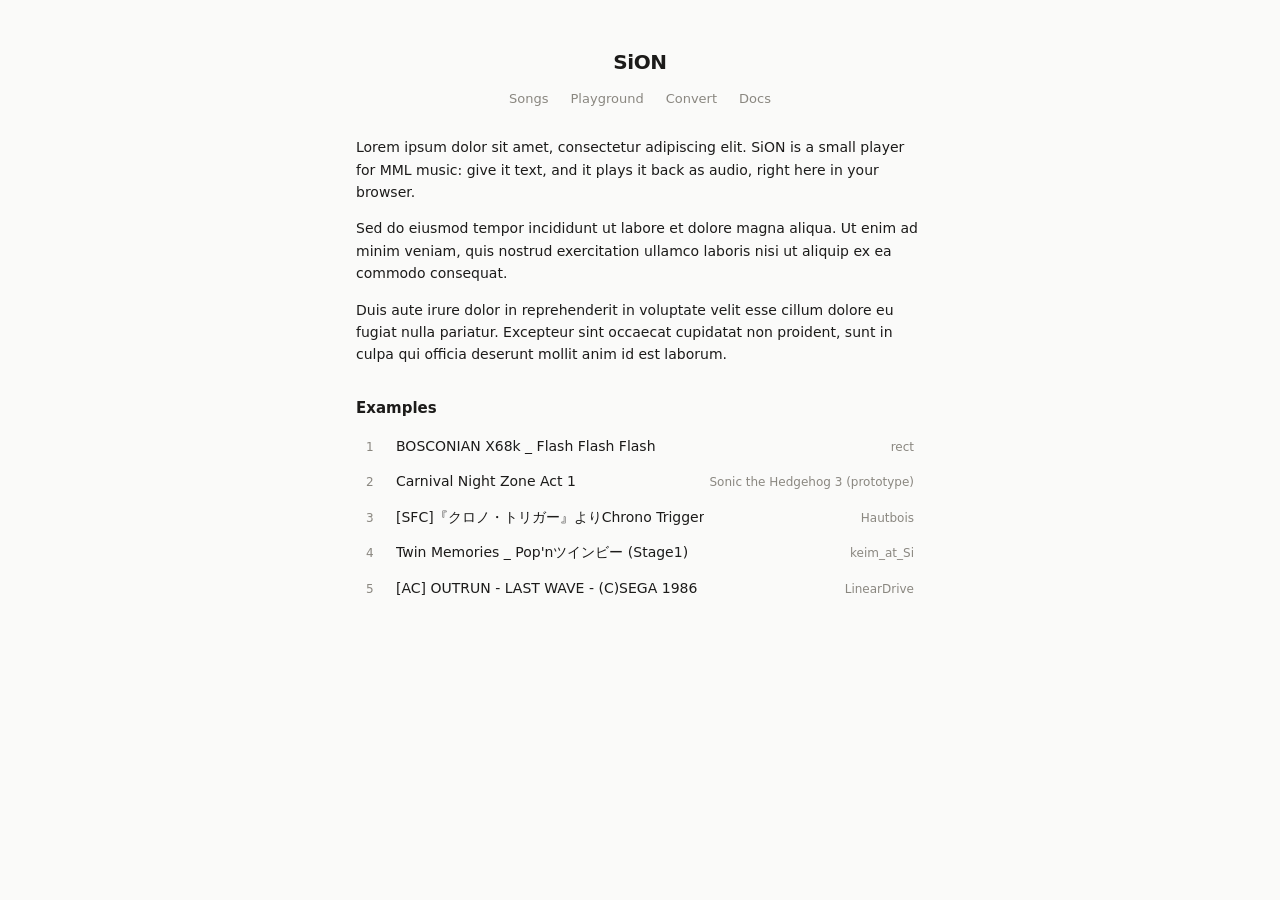
==== website/index.html @ 277a5d9f "Restructure files and move website out of sion-player" ====
<!doctype html>
<!-- The home page of the SiON player for the browser. Serve this folder with `python3 serve.py`
     (pages are linked without .html), then open it. Uses the same files as songs.html (style.css, js/, wasm/sion.wasm, songs/ with songs.json). -->
<html lang="en">
<head>
<meta charset="utf-8">
<meta name="viewport" content="width=device-width, initial-scale=1">
<title>SiON</title>
<link rel="stylesheet" href="style.css">
<style>
  article p { margin: 0 0 14px; line-height: 1.6; }
  article h2 { font-size: 15px; font-weight: 650; margin: 32px 0 10px; }
  /* The player bar only appears once a song is picked. */
  body:not(.picked) footer { display: none; }
</style>
</head>
<body>
<main>
  <header>
    <h1><a href="./" aria-current="page">SiON</a></h1>
    <nav><a href="songs">Songs</a><a href="playground">Playground</a><a href="convert">Convert</a><a href="docs">Docs</a></nav>
  </header>
  <article>
    <p>Lorem ipsum dolor sit amet, consectetur adipiscing elit. SiON is a small player for MML music: give it
       text, and it plays it back as audio, right here in your browser.</p>
    <p>Sed do eiusmod tempor incididunt ut labore et dolore magna aliqua. Ut enim ad minim veniam, quis nostrud
       exercitation ullamco laboris nisi ut aliquip ex ea commodo consequat.</p>
    <p>Duis aute irure dolor in reprehenderit in voluptate velit esse cillum dolore eu fugiat nulla pariatur.
       Excepteur sint occaecat cupidatat non proident, sunt in culpa qui officia deserunt mollit anim id est laborum.</p>
    <h2>Examples</h2>
  </article>
  <ol class="songs" id="list"></ol>
</main>

<script type="module">
import { createPlayer } from "./js/player.js";

// The examples, by file name in songs/. Their volumes come from songs/songs.json, as on the song list.
const EXAMPLES = [
  "rect - BOSCONIAN X68k _ Flash Flash Flash.mml",
  "Sonic the Hedgehog 3 (prototype) - Carnival Night Zone Act 1.mml",
  "Hautbois - [SFC]『クロノ・トリガー』よりChrono Trigger.mml",
  "keim_at_Si - Twin Memories _ Pop'nツインビー (Stage1).mml",
  "LinearDrive - [AC] OUTRUN - LAST WAVE - (C)SEGA 1986.mml",
];
const songs = EXAMPLES.map((file, i) => {
  const name = file.replace(/\.(sion)?mml$/i, ""), volume = 1;
  const cut = name.indexOf(" - ");
  return cut < 0 ? { i, file, volume, title: name, artist: "" }
                 : { i, file, volume, artist: name.slice(0, cut), title: name.slice(cut + 3) };
});
// The volumes arrive in the background, so the list shows straight away; play() waits for them.
const volumes = fetch("songs/songs.json", { cache: "no-cache" }).then((r) => r.json()).then((list) => {
  for (const { file, volume = 1 } of list) for (const s of songs) if (s.file === file) s.volume = volume;
}).catch(() => {});

// ---- Song list ----
const rows = songs.map((s) => {
  const li = document.createElement("li");
  li.innerHTML = `<span class="n">${s.i + 1}</span><div class="t"><span></span><span class="a"></span></div>`;
  li.querySelector(".t span").textContent = s.title;
  li.querySelector(".a").textContent = s.artist;
  li.onclick = () => play(s.i);
  document.getElementById("list").append(li);
  return li;
});

// ---- Player ----
const player = createPlayer({
  idleText: "Pick a song",
  idle: () => play(0),
  prev: () => current() > 0 && play(current() - 1),
  next: () => current() >= 0 && current() + 1 < songs.length && play(current() + 1),
  canPrev: () => current() > 0,
  canNext: () => current() < songs.length - 1,
  ended: () => current() + 1 < songs.length ? play(current() + 1) : player.stop(),
  show: (s) => rows.forEach((li, i) => li.classList.toggle("on", s === songs[i])),
});

function current() { return player.song?.i ?? -1 }

function play(i) {
  const s = songs[i];
  document.body.classList.add("picked");
  const mml = fetch("songs/" + encodeURIComponent(s.file), { cache: "no-cache" }).then((r) => r.text());
  player.play(Promise.all([mml, volumes]).then(([text]) => text), s); // (the player reads s.volume once this resolves)
  rows[i].scrollIntoView({ block: "nearest" });
}
</script>
</body>
</html>
---- website/style.css ----
/* Shared by every page of the web player. */
:root {
  --width: 600px; /* the page column; the player bar matches it */
  --bg: #fafaf9; --fg: #1c1b1a; --muted: #8a8780; --line: #e8e6e1; --hover: #f1f0ec;
  --accent: #2a8fc4; --accent-soft: #e3f1f8;
  color-scheme: light dark;
}
@media (prefers-color-scheme: dark) {
  :root { --bg: #151514; --fg: #ecebe8; --muted: #7d7a74; --line: #262624; --hover: #1d1d1b;
          --accent: #7fd4f5; --accent-soft: #182a33; }
}
* { box-sizing: border-box; }
html, body { margin: 0; background: var(--bg); color: var(--fg); }
body { font: 14px/1.4 ui-sans-serif, system-ui, -apple-system, "Segoe UI", sans-serif; }
main { max-width: var(--width); margin: 0 auto; padding: 48px 16px 150px; }

/* The title, centred, with the page links centred under it. */
header { display: flex; flex-direction: column; align-items: center; gap: 10px; margin-bottom: 24px; }
h1 { font-size: 20px; font-weight: 650; letter-spacing: -0.02em; margin: 0; }
h1 a { color: inherit; text-decoration: none; }
header nav { display: flex; flex-wrap: wrap; justify-content: center; gap: 2px; }
header nav a {
  color: var(--muted); font-size: 13px; text-decoration: none; padding: 4px 10px; border-radius: 6px;
}
header nav a:hover { background: var(--hover); color: var(--fg); }
header nav a[aria-current] { color: var(--fg); background: var(--hover); font-weight: 550; }

/* Song lists (songs.html, and the examples on the home page). */
ol.songs { list-style: none; margin: 0; padding: 0; }
ol.songs li {
  display: grid; grid-template-columns: 22px 1fr; gap: 8px; align-items: baseline;
  padding: 8px 10px; border-radius: 8px; cursor: pointer; user-select: none;
}
ol.songs li:hover { background: var(--hover); }
ol.songs li .n { color: var(--muted); font-size: 12px; font-variant-numeric: tabular-nums; }
ol.songs li .t { display: flex; gap: 8px; align-items: baseline; min-width: 0; white-space: nowrap; }
ol.songs li .t span { overflow: hidden; text-overflow: ellipsis; }
ol.songs li .t .a { flex: none; max-width: 40%; margin-left: auto; color: var(--muted); font-size: 12px; font-weight: 400; }
ol.songs li.on { background: var(--accent-soft); }
ol.songs li.on .t { color: var(--accent); font-weight: 550; }
ol.songs li.on .n { color: transparent; position: relative; }
ol.songs li.on .n::after {
  content: ""; position: absolute; left: 0; top: 50%; width: 10px; height: 10px; margin-top: -5px;
  background: linear-gradient(var(--accent) 0 0) 0 100% / 2px 100%,
              linear-gradient(var(--accent) 0 0) 4px 100% / 2px 60%,
              linear-gradient(var(--accent) 0 0) 8px 100% / 2px 80%;
  background-repeat: no-repeat;
}
body.playing ol.songs li.on .n::after { animation: eq 0.9s steps(3) infinite; }
@keyframes eq { 50% { background-size: 2px 40%, 2px 100%, 2px 30%; } }

footer {
  --btn: 36px;
  position: fixed; left: 0; right: 0; bottom: 0; background: var(--bg); border-top: 1px solid var(--line);
}
footer div.bar { max-width: var(--width); margin: 0 auto; padding: 10px 16px 14px; }
footer button[hidden] { display: none; }
footer div.row { display: flex; align-items: center; gap: 12px; }
footer div.seek { display: flex; align-items: center; gap: 10px; margin-bottom: 8px; }
footer .now { flex: 1; min-width: 0; }
footer .now .t { white-space: nowrap; overflow: hidden; text-overflow: ellipsis; font-weight: 550; }
footer .now .a { color: var(--muted); font-size: 12px; white-space: nowrap; overflow: hidden; text-overflow: ellipsis; }
/* As wide as the buttons under them, and centred, so the length sits right above the download button. */
footer time { color: var(--muted); font-size: 11px; font-variant-numeric: tabular-nums; min-width: var(--btn); text-align: center; }

input[type=range] {
  --p: 0%; flex: 1; height: 16px; margin: 0; background: transparent; cursor: pointer; -webkit-appearance: none; appearance: none;
}
input[type=range]:disabled { cursor: default; }
input[type=range]::-webkit-slider-runnable-track {
  height: 4px; border-radius: 2px; background: linear-gradient(var(--accent) 0 0) 0 / var(--p) 100% no-repeat, var(--line);
}
input[type=range]::-moz-range-track { height: 4px; border-radius: 2px; background: var(--line); }
input[type=range]::-moz-range-progress { height: 4px; border-radius: 2px; background: var(--accent); }
input[type=range]::-webkit-slider-thumb {
  -webkit-appearance: none; width: 12px; height: 12px; margin-top: -4px; border: 0; border-radius: 50%;
  background: var(--accent); transform: scale(0); transition: transform 0.12s;
}
input[type=range]::-moz-range-thumb {
  width: 12px; height: 12px; border: 0; border-radius: 50%; background: var(--accent); transform: scale(0); transition: transform 0.12s;
}
input[type=range]:not(:disabled):is(:hover, :active, :focus-visible)::-webkit-slider-thumb { transform: scale(1); }
input[type=range]:not(:disabled):is(:hover, :active, :focus-visible)::-moz-range-thumb { transform: scale(1); }
input[type=range]:focus { outline: none; }
footer button {
  width: var(--btn); height: var(--btn); flex: none; display: grid; place-items: center; padding: 0; cursor: pointer;
  color: var(--fg); background: transparent; border: 1px solid var(--line); border-radius: 50%;
}
footer button:hover:not(:disabled) { background: var(--hover); }
footer button:disabled { opacity: 0.35; cursor: default; }
footer button.main { background: var(--fg); color: var(--bg); border-color: var(--fg); width: 40px; height: 40px; }
footer button.main:hover:not(:disabled) { background: var(--fg); opacity: 0.85; }
svg { width: 14px; height: 14px; fill: currentColor; }
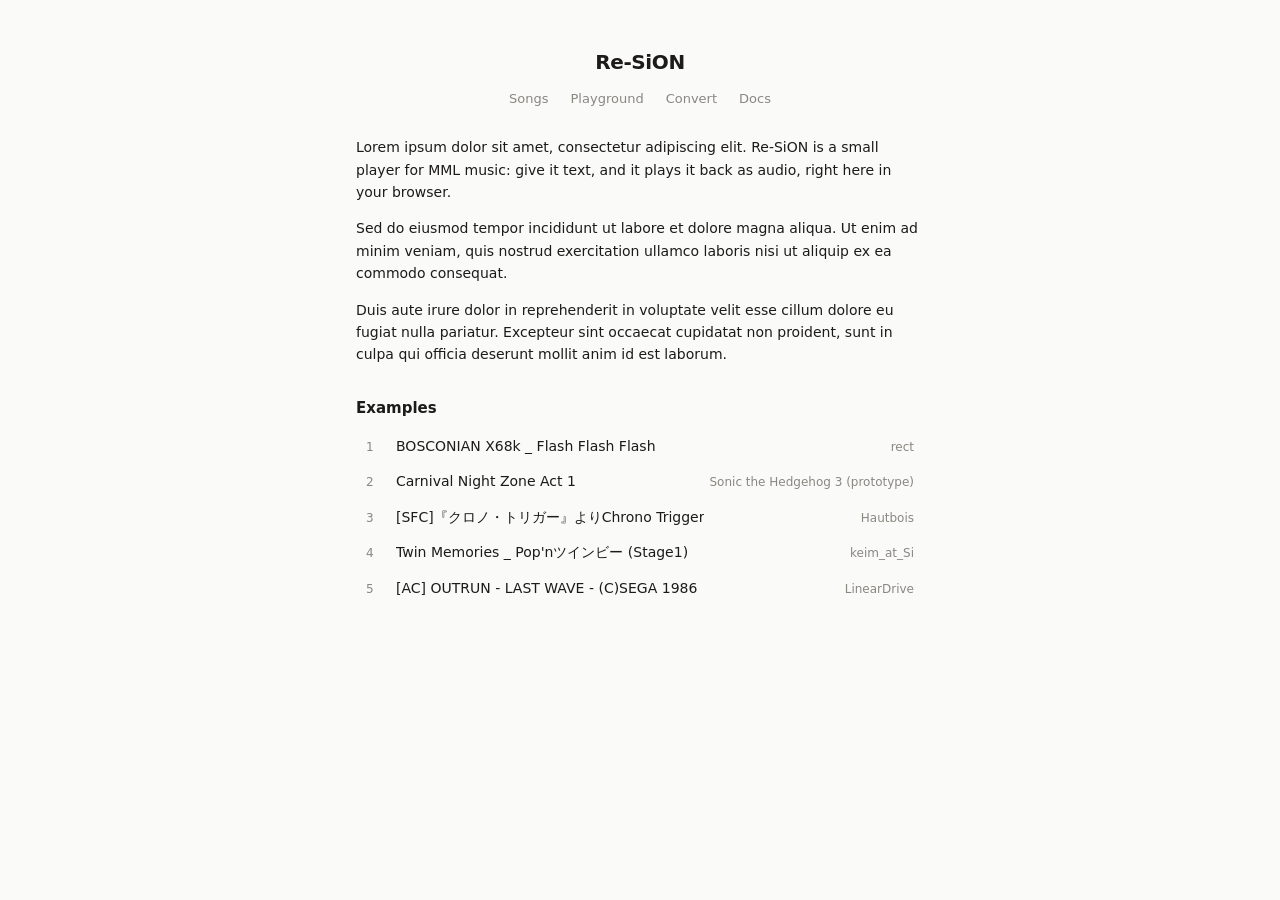
==== commit b01f9eab: "Various website improvements, rename site to Re-SiON" ====
--- a/website/index.html
+++ b/website/index.html
@@ -1,12 +1,29 @@
 <!doctype html>
 <!-- The home page of the SiON player for the browser. Serve this folder with `python3 serve.py`
-     (pages are linked without .html), then open it. Uses the same files as songs.html (style.css, js/, wasm/sion.wasm, songs/ with songs.json). -->
+     (pages are linked without .html), then open it. Uses the same files as songs.html (style.css, js/, wasm/sion.wasm, songs/). -->
 <html lang="en">
 <head>
 <meta charset="utf-8">
 <meta name="viewport" content="width=device-width, initial-scale=1">
-<title>SiON</title>
+<title>Re-SiON</title>
+<script>
+// Clicking a song plays it here instead of opening its file. This is caught from the first moment, before the list
+// below has even finished arriving: on a slow connection the player (the script at the end) can take seconds, and
+// a song picked before then waits in `picked` and is shown as picked.
+var picked = null, pick = (a) => {
+  picked = a;
+  document.body.classList.add("picked");
+  for (const b of document.querySelectorAll("#list a")) b.parentNode.classList.toggle("on", b === a);
+};
+addEventListener("click", (e) => {
+  const a = e.target.closest?.("#list a");
+  if (!a || e.button || e.ctrlKey || e.metaKey || e.shiftKey || e.altKey) return; // opening it in a new tab: let the link be
+  e.preventDefault();
+  pick(a);
+});
+</script>
 <link rel="stylesheet" href="style.css">
+<link rel="modulepreload" href="js/player.js">
 <style>
   article p { margin: 0 0 14px; line-height: 1.6; }
   article h2 { font-size: 15px; font-weight: 650; margin: 32px 0 10px; }
@@ -17,11 +34,11 @@
 <body>
 <main>
   <header>
-    <h1><a href="./" aria-current="page">SiON</a></h1>
+    <h1><a href="./" aria-current="page">Re-SiON</a></h1>
     <nav><a href="songs">Songs</a><a href="playground">Playground</a><a href="convert">Convert</a><a href="docs">Docs</a></nav>
   </header>
   <article>
-    <p>Lorem ipsum dolor sit amet, consectetur adipiscing elit. SiON is a small player for MML music: give it
+    <p>Lorem ipsum dolor sit amet, consectetur adipiscing elit. Re-SiON is a small player for MML music: give it
        text, and it plays it back as audio, right here in your browser.</p>
     <p>Sed do eiusmod tempor incididunt ut labore et dolore magna aliqua. Ut enim ad minim veniam, quis nostrud
        exercitation ullamco laboris nisi ut aliquip ex ea commodo consequat.</p>
@@ -29,45 +46,33 @@
        Excepteur sint occaecat cupidatat non proident, sunt in culpa qui officia deserunt mollit anim id est laborum.</p>
     <h2>Examples</h2>
   </article>
-  <ol class="songs" id="list"></ol>
+  <!-- The examples: songs from songs/, with their volumes (rows written by sion-desktop-player/build.rs, which keeps
+       the songs linked between the markers, in order, so change the list by editing the links). -->
+  <ol class="songs" id="list">
+  <!-- songs -->
+  <li><a href="songs/rect%20-%20BOSCONIAN%20X68k%20_%20Flash%20Flash%20Flash.mml" data-volume="0.283"><span class="n">1</span><div class="t"><span>BOSCONIAN X68k _ Flash Flash Flash</span><span class="a">rect</span></div></a></li>
+  <li><a href="songs/Sonic%20the%20Hedgehog%203%20(prototype)%20-%20Carnival%20Night%20Zone%20Act%201.mml" data-volume="1.969"><span class="n">2</span><div class="t"><span>Carnival Night Zone Act 1</span><span class="a">Sonic the Hedgehog 3 (prototype)</span></div></a></li>
+  <li><a href="songs/Hautbois%20-%20[SFC]『クロノ・トリガー』よりChrono%20Trigger.mml" data-volume="1.130"><span class="n">3</span><div class="t"><span>[SFC]『クロノ・トリガー』よりChrono Trigger</span><span class="a">Hautbois</span></div></a></li>
+  <li><a href="songs/keim_at_Si%20-%20Twin%20Memories%20_%20Pop'nツインビー%20(Stage1).mml" data-volume="0.714"><span class="n">4</span><div class="t"><span>Twin Memories _ Pop'nツインビー (Stage1)</span><span class="a">keim_at_Si</span></div></a></li>
+  <li><a href="songs/LinearDrive%20-%20[AC]%20OUTRUN%20-%20LAST%20WAVE%20-%20(C)SEGA%201986.mml" data-volume="1.343"><span class="n">5</span><div class="t"><span>[AC] OUTRUN - LAST WAVE - (C)SEGA 1986</span><span class="a">LinearDrive</span></div></a></li>
+  <!-- /songs -->
+  </ol>
 </main>
 
 <script type="module">
 import { createPlayer } from "./js/player.js";
 
-// The examples, by file name in songs/. Their volumes come from songs/songs.json, as on the song list.
-const EXAMPLES = [
-  "rect - BOSCONIAN X68k _ Flash Flash Flash.mml",
-  "Sonic the Hedgehog 3 (prototype) - Carnival Night Zone Act 1.mml",
-  "Hautbois - [SFC]『クロノ・トリガー』よりChrono Trigger.mml",
-  "keim_at_Si - Twin Memories _ Pop'nツインビー (Stage1).mml",
-  "LinearDrive - [AC] OUTRUN - LAST WAVE - (C)SEGA 1986.mml",
-];
-const songs = EXAMPLES.map((file, i) => {
-  const name = file.replace(/\.(sion)?mml$/i, ""), volume = 1;
-  const cut = name.indexOf(" - ");
-  return cut < 0 ? { i, file, volume, title: name, artist: "" }
-                 : { i, file, volume, artist: name.slice(0, cut), title: name.slice(cut + 3) };
-});
-// The volumes arrive in the background, so the list shows straight away; play() waits for them.
-const volumes = fetch("songs/songs.json", { cache: "no-cache" }).then((r) => r.json()).then((list) => {
-  for (const { file, volume = 1 } of list) for (const s of songs) if (s.file === file) s.volume = volume;
-}).catch(() => {});
-
-// ---- Song list ----
-const rows = songs.map((s) => {
-  const li = document.createElement("li");
-  li.innerHTML = `<span class="n">${s.i + 1}</span><div class="t"><span></span><span class="a"></span></div>`;
-  li.querySelector(".t span").textContent = s.title;
-  li.querySelector(".a").textContent = s.artist;
-  li.onclick = () => play(s.i);
-  document.getElementById("list").append(li);
-  return li;
+// The list is already in the page (each row links to its song file); the script at the top catches clicks on it.
+const rows = [...document.querySelectorAll("#list li")];
+const songs = rows.map((li, i) => {
+  const a = li.querySelector("a");
+  return { i, url: a.href, file: decodeURIComponent(a.getAttribute("href").split("/").pop()), volume: +(a.dataset.volume ?? 1), title: li.querySelector(".t span").textContent, artist: li.querySelector(".a").textContent };
 });
 
 // ---- Player ----
 const player = createPlayer({
   idleText: "Pick a song",
+  heatmap: true,
   idle: () => play(0),
   prev: () => current() > 0 && play(current() - 1),
   next: () => current() >= 0 && current() + 1 < songs.length && play(current() + 1),
@@ -79,11 +84,16 @@
 
 function current() { return player.song?.i ?? -1 }
 
+// From now on picks play straight away, starting with the one made while the player loaded, if any.
+const index = (a) => rows.indexOf(a.closest("li"));
+window.pick = (a) => play(index(a));
+if (picked) play(index(picked));
+
+// (no-cache: revalidate with the server, so a reconverted song plays without a hard refresh.)
 function play(i) {
   const s = songs[i];
   document.body.classList.add("picked");
-  const mml = fetch("songs/" + encodeURIComponent(s.file), { cache: "no-cache" }).then((r) => r.text());
-  player.play(Promise.all([mml, volumes]).then(([text]) => text), s); // (the player reads s.volume once this resolves)
+  player.play(fetch(s.url, { cache: "no-cache" }).then((r) => r.text()), s);
   rows[i].scrollIntoView({ block: "nearest" });
 }
 </script>
--- a/website/style.css
+++ b/website/style.css
@@ -27,11 +27,14 @@
 
 /* Song lists (songs.html, and the examples on the home page). */
 ol.songs { list-style: none; margin: 0; padding: 0; }
-ol.songs li {
+ol.songs li { border-radius: 8px; cursor: pointer; user-select: none; }
+ol.songs li:hover { background: var(--hover); }
+/* Each row is a link to its song file; the link fills the whole row (padding included), so every pixel of it is clickable. */
+ol.songs li > a {
   display: grid; grid-template-columns: 22px 1fr; gap: 8px; align-items: baseline;
-  padding: 8px 10px; border-radius: 8px; cursor: pointer; user-select: none;
+  padding: 8px 10px; border-radius: inherit; color: inherit; text-decoration: none;
 }
-ol.songs li:hover { background: var(--hover); }
+ol.songs li > a:focus-visible { outline: 2px solid var(--accent); }
 ol.songs li .n { color: var(--muted); font-size: 12px; font-variant-numeric: tabular-nums; }
 ol.songs li .t { display: flex; gap: 8px; align-items: baseline; min-width: 0; white-space: nowrap; }
 ol.songs li .t span { overflow: hidden; text-overflow: ellipsis; }
@@ -59,7 +62,12 @@
 footer div.seek { display: flex; align-items: center; gap: 10px; margin-bottom: 8px; }
 footer .now { flex: 1; min-width: 0; }
 footer .now .t { white-space: nowrap; overflow: hidden; text-overflow: ellipsis; font-weight: 550; }
-footer .now .a { color: var(--muted); font-size: 12px; white-space: nowrap; overflow: hidden; text-overflow: ellipsis; }
+footer .now .a {
+  color: var(--muted); font-size: 12px; white-space: nowrap; overflow: hidden; text-overflow: ellipsis;
+  /* A 1px outline in the page background, so the label stays readable over the visualizer. */
+  text-shadow: -1px -1px 0 var(--bg), 0 -1px 0 var(--bg), 1px -1px 0 var(--bg), -1px 0 0 var(--bg),
+    1px 0 0 var(--bg), -1px 1px 0 var(--bg), 0 1px 0 var(--bg), 1px 1px 0 var(--bg);
+}
 /* As wide as the buttons under them, and centred, so the length sits right above the download button. */
 footer time { color: var(--muted); font-size: 11px; font-variant-numeric: tabular-nums; min-width: var(--btn); text-align: center; }
 
@@ -86,8 +94,23 @@
   width: var(--btn); height: var(--btn); flex: none; display: grid; place-items: center; padding: 0; cursor: pointer;
   color: var(--fg); background: transparent; border: 1px solid var(--line); border-radius: 50%;
 }
+/* Above the visualizer (which would otherwise paint over them), on a mostly opaque fill of the page background. */
+footer button:where(#prev, #next) { position: relative; z-index: 1; background: color-mix(in srgb, var(--bg) 80%, transparent); }
 footer button:hover:not(:disabled) { background: var(--hover); }
 footer button:disabled { opacity: 0.35; cursor: default; }
 footer button.main { background: var(--fg); color: var(--bg); border-color: var(--fg); width: 40px; height: 40px; }
 footer button.main:hover:not(:disabled) { background: var(--fg); opacity: 0.85; }
 svg { width: 14px; height: 14px; fill: currentColor; }
+
+/* The spectrum heatmap (js/heatmap.js): inside the player bar, rising from the bottom of the window under its controls. */
+footer canvas.heatmap { position: absolute; left: 0; bottom: 0; width: 100%; height: min(64px, 12vh); pointer-events: none; }
+footer div.bar { position: relative; }
+footer canvas.heatmap[hidden] { display: none; }
+/* Its on/off checkbox: a tab standing on top of the bar at its right, over the bar's top border. */
+footer label.viz {
+  position: absolute; bottom: 100%; right: 16px; display: flex; align-items: center; gap: 5px; padding: 4px 9px 3px;
+  background: var(--bg); border: 1px solid var(--line); border-bottom: 0; border-radius: 7px 7px 0 0;
+  color: var(--muted); font-size: 11px; cursor: pointer; user-select: none;
+}
+footer label.viz[hidden] { display: none; }
+footer label.viz input { margin: 0; accent-color: var(--accent); cursor: pointer; }
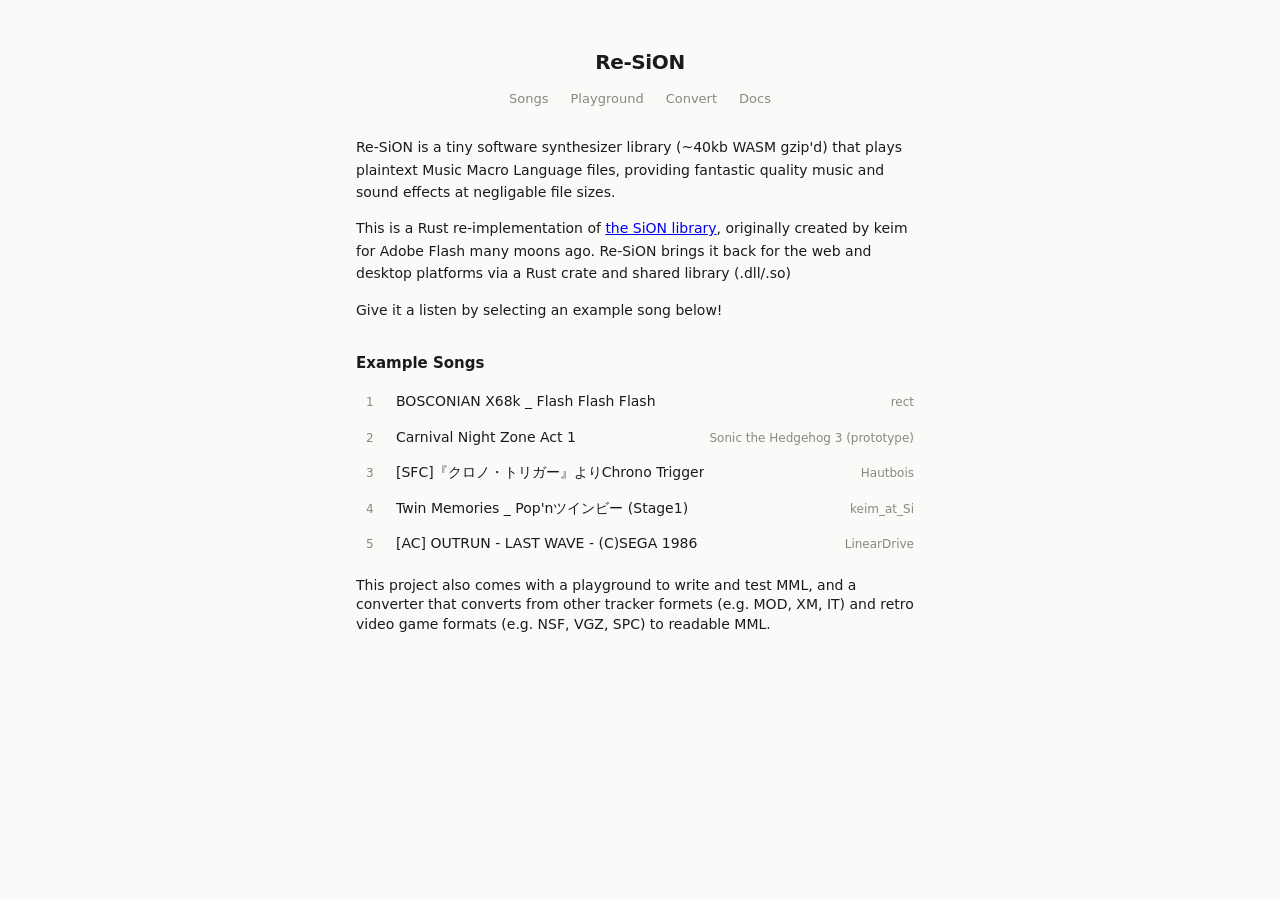
==== commit 02a3a8c1: "Clean up website code and improve visualizer" ====
--- a/website/index.html
+++ b/website/index.html
@@ -1,6 +1,4 @@
 <!doctype html>
-<!-- The home page of the SiON player for the browser. Serve this folder with `python3 serve.py`
-     (pages are linked without .html), then open it. Uses the same files as songs.html (style.css, js/, wasm/sion.wasm, songs/). -->
 <html lang="en">
 <head>
 <meta charset="utf-8">
@@ -31,6 +29,7 @@
   body:not(.picked) footer { display: none; }
 </style>
 </head>
+
 <body>
 <main>
   <header>
@@ -38,13 +37,11 @@
     <nav><a href="songs">Songs</a><a href="playground">Playground</a><a href="convert">Convert</a><a href="docs">Docs</a></nav>
   </header>
   <article>
-    <p>Lorem ipsum dolor sit amet, consectetur adipiscing elit. Re-SiON is a small player for MML music: give it
-       text, and it plays it back as audio, right here in your browser.</p>
-    <p>Sed do eiusmod tempor incididunt ut labore et dolore magna aliqua. Ut enim ad minim veniam, quis nostrud
-       exercitation ullamco laboris nisi ut aliquip ex ea commodo consequat.</p>
-    <p>Duis aute irure dolor in reprehenderit in voluptate velit esse cillum dolore eu fugiat nulla pariatur.
-       Excepteur sint occaecat cupidatat non proident, sunt in culpa qui officia deserunt mollit anim id est laborum.</p>
-    <h2>Examples</h2>
+    <p>Re-SiON is a tiny software synthesizer library (~40kb WASM gzip'd) that plays plaintext Music Macro Language files, providing fantastic quality music and sound effects at negligable file sizes.</p>
+    <p>This is a Rust re-implementation of <a href="https://github.com/keim/SiON" target="_blank">the SiON library</a>, originally created by keim for Adobe Flash many moons ago.
+    Re-SiON brings it back for the web and desktop platforms via a Rust crate and shared library (.dll/.so)</p>
+    <p>Give it a listen by selecting an example song below!</p>
+    <h2>Example Songs</h2>
   </article>
   <!-- The examples: songs from songs/, with their volumes (rows written by sion-desktop-player/build.rs, which keeps
        the songs linked between the markers, in order, so change the list by editing the links). -->
@@ -57,6 +54,7 @@
   <li><a href="songs/LinearDrive%20-%20[AC]%20OUTRUN%20-%20LAST%20WAVE%20-%20(C)SEGA%201986.mml" data-volume="1.343"><span class="n">5</span><div class="t"><span>[AC] OUTRUN - LAST WAVE - (C)SEGA 1986</span><span class="a">LinearDrive</span></div></a></li>
   <!-- /songs -->
   </ol>
+  <p>This project also comes with a playground to write and test MML, and a converter that converts from other tracker formets (e.g. MOD, XM, IT) and retro video game formats (e.g. NSF, VGZ, SPC) to readable MML.</p>
 </main>
 
 <script type="module">
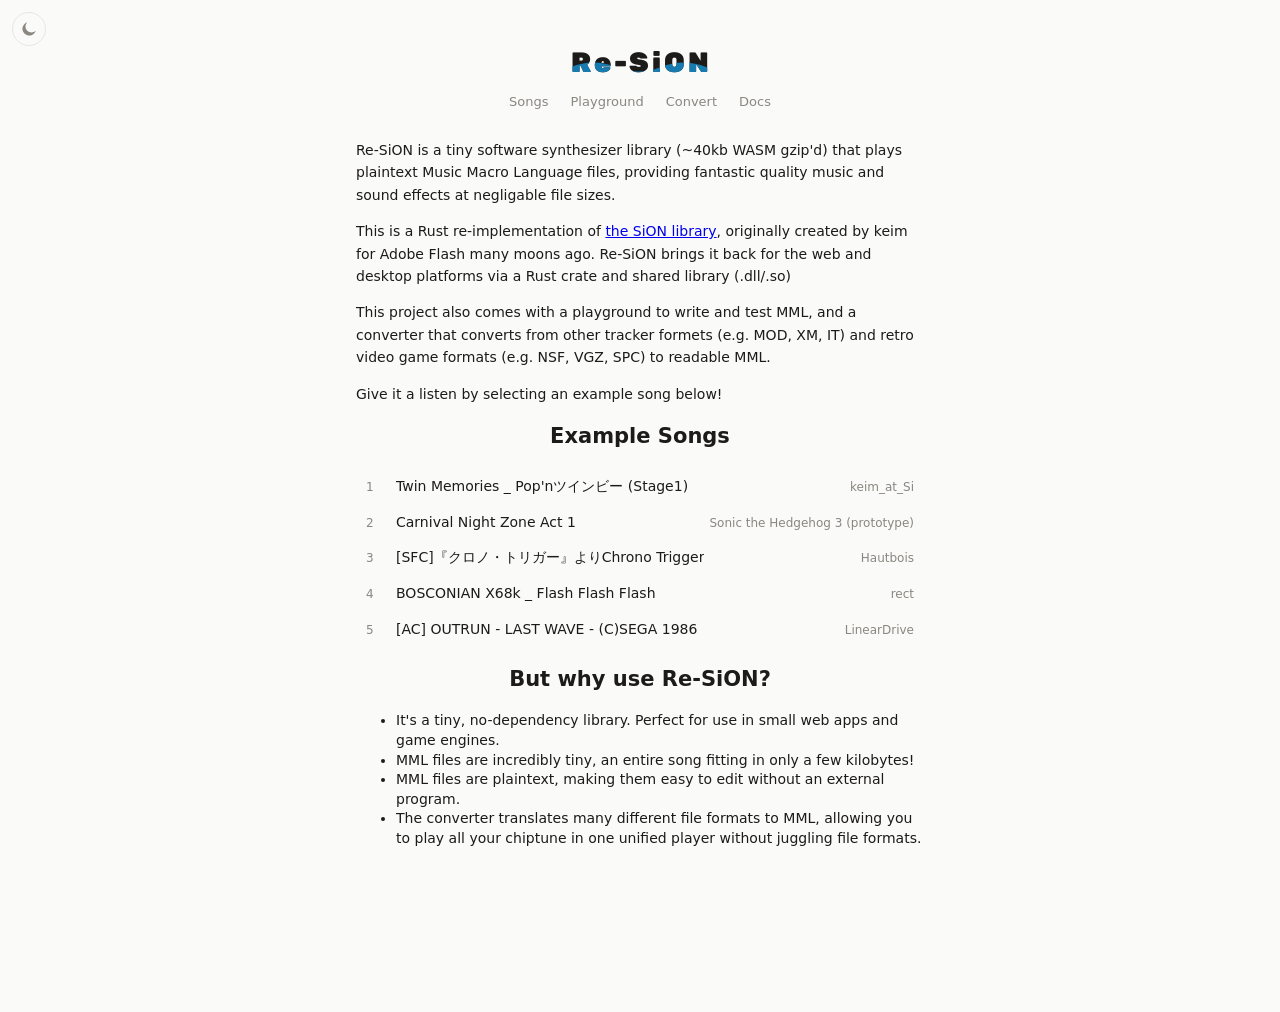
==== commit 98bdbf85: "Final optimizations, start writing out website text" ====
--- a/website/index.html
+++ b/website/index.html
@@ -21,10 +21,11 @@
 });
 </script>
 <link rel="stylesheet" href="style.css">
+<script src="js/theme.js"></script>
 <link rel="modulepreload" href="js/player.js">
 <style>
   article p { margin: 0 0 14px; line-height: 1.6; }
-  article h2 { font-size: 15px; font-weight: 650; margin: 32px 0 10px; }
+  main h2 { text-align: center; }
   /* The player bar only appears once a song is picked. */
   body:not(.picked) footer { display: none; }
 </style>
@@ -40,21 +41,28 @@
     <p>Re-SiON is a tiny software synthesizer library (~40kb WASM gzip'd) that plays plaintext Music Macro Language files, providing fantastic quality music and sound effects at negligable file sizes.</p>
     <p>This is a Rust re-implementation of <a href="https://github.com/keim/SiON" target="_blank">the SiON library</a>, originally created by keim for Adobe Flash many moons ago.
     Re-SiON brings it back for the web and desktop platforms via a Rust crate and shared library (.dll/.so)</p>
+    <p>This project also comes with a playground to write and test MML, and a converter that converts from other tracker formets (e.g. MOD, XM, IT) and retro video game formats (e.g. NSF, VGZ, SPC) to readable MML.</p>
     <p>Give it a listen by selecting an example song below!</p>
     <h2>Example Songs</h2>
-  </article>
   <!-- The examples: songs from songs/, with their volumes (rows written by sion-desktop-player/build.rs, which keeps
        the songs linked between the markers, in order, so change the list by editing the links). -->
   <ol class="songs" id="list">
   <!-- songs -->
-  <li><a href="songs/rect%20-%20BOSCONIAN%20X68k%20_%20Flash%20Flash%20Flash.mml" data-volume="0.283"><span class="n">1</span><div class="t"><span>BOSCONIAN X68k _ Flash Flash Flash</span><span class="a">rect</span></div></a></li>
+  <li><a href="songs/keim_at_Si%20-%20Twin%20Memories%20_%20Pop'nツインビー%20(Stage1).mml" data-volume="0.714"><span class="n">1</span><div class="t"><span>Twin Memories _ Pop'nツインビー (Stage1)</span><span class="a">keim_at_Si</span></div></a></li>
   <li><a href="songs/Sonic%20the%20Hedgehog%203%20(prototype)%20-%20Carnival%20Night%20Zone%20Act%201.mml" data-volume="1.969"><span class="n">2</span><div class="t"><span>Carnival Night Zone Act 1</span><span class="a">Sonic the Hedgehog 3 (prototype)</span></div></a></li>
   <li><a href="songs/Hautbois%20-%20[SFC]『クロノ・トリガー』よりChrono%20Trigger.mml" data-volume="1.130"><span class="n">3</span><div class="t"><span>[SFC]『クロノ・トリガー』よりChrono Trigger</span><span class="a">Hautbois</span></div></a></li>
-  <li><a href="songs/keim_at_Si%20-%20Twin%20Memories%20_%20Pop'nツインビー%20(Stage1).mml" data-volume="0.714"><span class="n">4</span><div class="t"><span>Twin Memories _ Pop'nツインビー (Stage1)</span><span class="a">keim_at_Si</span></div></a></li>
+  <li><a href="songs/rect%20-%20BOSCONIAN%20X68k%20_%20Flash%20Flash%20Flash.mml" data-volume="0.283"><span class="n">4</span><div class="t"><span>BOSCONIAN X68k _ Flash Flash Flash</span><span class="a">rect</span></div></a></li>
   <li><a href="songs/LinearDrive%20-%20[AC]%20OUTRUN%20-%20LAST%20WAVE%20-%20(C)SEGA%201986.mml" data-volume="1.343"><span class="n">5</span><div class="t"><span>[AC] OUTRUN - LAST WAVE - (C)SEGA 1986</span><span class="a">LinearDrive</span></div></a></li>
   <!-- /songs -->
   </ol>
-  <p>This project also comes with a playground to write and test MML, and a converter that converts from other tracker formets (e.g. MOD, XM, IT) and retro video game formats (e.g. NSF, VGZ, SPC) to readable MML.</p>
+  <h2>But why use Re-SiON?</h2>
+  <ul>
+    <li>It's a tiny, no-dependency library. Perfect for use in small web apps and game engines.</li>
+    <li>MML files are incredibly tiny, an entire song fitting in only a few kilobytes!</li>
+    <li>MML files are plaintext, making them easy to edit without an external program.</li>
+    <li>The converter translates many different file formats to MML, allowing you to play all your chiptune in one unified player without juggling file formats.</li>
+  </ul>
+  </article>
 </main>
 
 <script type="module">
--- a/website/style.css
+++ b/website/style.css
@@ -3,11 +3,13 @@
   --width: 600px; /* the page column; the player bar matches it */
   --bg: #fafaf9; --fg: #1c1b1a; --muted: #8a8780; --line: #e8e6e1; --hover: #f1f0ec;
   --accent: #2a8fc4; --accent-soft: #e3f1f8;
-  color-scheme: light dark;
+  color-scheme: light;
 }
-@media (prefers-color-scheme: dark) {
-  :root { --bg: #151514; --fg: #ecebe8; --muted: #7d7a74; --line: #262624; --hover: #1d1d1b;
-          --accent: #7fd4f5; --accent-soft: #182a33; }
+/* Dark mode. js/theme.js sets data-theme from the visitor's choice, or else the system's, before the page draws. */
+:root[data-theme=dark] {
+  --bg: #151514; --fg: #ecebe8; --muted: #7d7a74; --line: #262624; --hover: #1d1d1b;
+  --accent: #7fd4f5; --accent-soft: #182a33;
+  color-scheme: dark;
 }
 * { box-sizing: border-box; }
 html, body { margin: 0; background: var(--bg); color: var(--fg); }
@@ -16,8 +18,39 @@
 
 /* The title, centred, with the page links centred under it. */
 header { display: flex; flex-direction: column; align-items: center; gap: 10px; margin-bottom: 24px; }
-h1 { font-size: 20px; font-weight: 650; letter-spacing: -0.02em; margin: 0; }
-h1 a { color: inherit; text-decoration: none; }
+/* Rubik Black (SIL OFL 1.1), subset to just the glyphs of "Re-SiON". */
+@font-face { font-family: "Rubik Black Title"; src: url(fonts/rubik-black-title.woff2) format("woff2"); font-weight: 900; font-display: swap; }
+/* The title: heavy, spaced-out letters filled with an ice-blue sine wave
+   that flows endlessly through the glyphs (background clipped to the text). */
+:root {
+  --ice-top: var(--fg);
+  --ice-wave: url("data:image/svg+xml,%3Csvg xmlns='http://www.w3.org/2000/svg' viewBox='0 0 80 40' preserveAspectRatio='none'%3E%3Cpath d='M0 20C13 10 27 10 40 20S67 30 80 20V40H0Z' fill='%23167bb0' fill-opacity='1'/%3E%3C/svg%3E");
+}
+:root[data-theme=dark] {
+  --ice-wave: url("data:image/svg+xml,%3Csvg xmlns='http://www.w3.org/2000/svg' viewBox='0 0 80 40' preserveAspectRatio='none'%3E%3Cpath d='M0 20C13 10 27 10 40 20S67 30 80 20V40H0Z' fill='%2363c4ee' fill-opacity='1'/%3E%3C/svg%3E");
+}
+h1 { font: 900 28px/1.1 "Rubik Black Title", ui-sans-serif, system-ui, sans-serif; letter-spacing: 0.1em; margin: 0; }
+h1 a {
+  display: inline-block; margin-right: -0.1em; /* cancel the trailing letter-space so it stays centred */
+  text-decoration: none; color: var(--accent);
+  background: var(--ice-wave) 0 100% / 90px 76% repeat-x,
+              linear-gradient(var(--ice-top) 0 0);
+  -webkit-background-clip: text; background-clip: text;
+  -webkit-text-fill-color: transparent;
+  animation: ice-flow 6s linear infinite;
+}
+@keyframes ice-flow { to { background-position: -180px 100%, 0 0; } }
+@media (prefers-reduced-motion: reduce) { h1 a { animation: none; } }
+@media (forced-colors: active) { h1 a { background: none; -webkit-text-fill-color: currentColor; } }
+/* The light/dark switch (added by js/theme.js), in the top left corner. It shows the mode it switches to. */
+button.theme {
+  position: absolute; top: 12px; left: 12px; width: 34px; height: 34px; display: grid; place-items: center; padding: 0;
+  color: var(--muted); background: transparent; border: 1px solid var(--line); border-radius: 50%; cursor: pointer;
+}
+button.theme:hover { color: var(--fg); background: var(--hover); }
+button.theme:focus-visible { outline: 2px solid var(--accent); outline-offset: 2px; }
+button.theme svg { width: 16px; height: 16px; fill: currentColor; }
+:root[data-theme=dark] button.theme .moon, :root:not([data-theme=dark]) button.theme .sun { display: none; }
 header nav { display: flex; flex-wrap: wrap; justify-content: center; gap: 2px; }
 header nav a {
   color: var(--muted); font-size: 13px; text-decoration: none; padding: 4px 10px; border-radius: 6px;
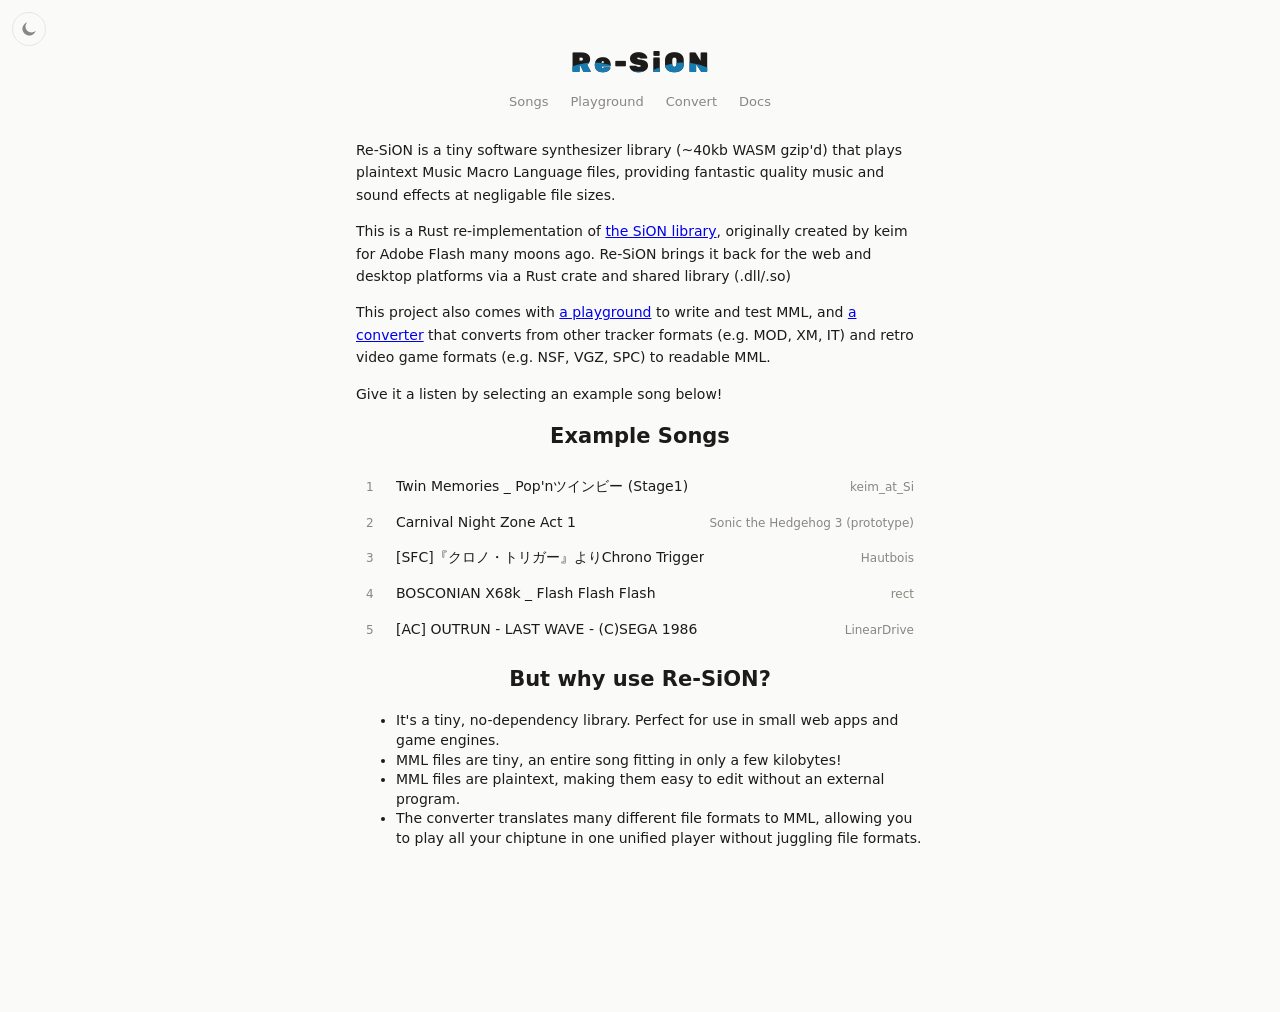
==== commit 4e85d7ec: "Publish to github pages, minor website edits" ====
--- a/website/index.html
+++ b/website/index.html
@@ -41,24 +41,20 @@
     <p>Re-SiON is a tiny software synthesizer library (~40kb WASM gzip'd) that plays plaintext Music Macro Language files, providing fantastic quality music and sound effects at negligable file sizes.</p>
     <p>This is a Rust re-implementation of <a href="https://github.com/keim/SiON" target="_blank">the SiON library</a>, originally created by keim for Adobe Flash many moons ago.
     Re-SiON brings it back for the web and desktop platforms via a Rust crate and shared library (.dll/.so)</p>
-    <p>This project also comes with a playground to write and test MML, and a converter that converts from other tracker formets (e.g. MOD, XM, IT) and retro video game formats (e.g. NSF, VGZ, SPC) to readable MML.</p>
+    <p>This project also comes with <a href="playground">a playground</a> to write and test MML, and <a href="convert">a converter</a> that converts from other tracker formats (e.g. MOD, XM, IT) and retro video game formats (e.g. NSF, VGZ, SPC) to readable MML.</p>
     <p>Give it a listen by selecting an example song below!</p>
     <h2>Example Songs</h2>
-  <!-- The examples: songs from songs/, with their volumes (rows written by sion-desktop-player/build.rs, which keeps
-       the songs linked between the markers, in order, so change the list by editing the links). -->
   <ol class="songs" id="list">
-  <!-- songs -->
-  <li><a href="songs/keim_at_Si%20-%20Twin%20Memories%20_%20Pop'nツインビー%20(Stage1).mml" data-volume="0.714"><span class="n">1</span><div class="t"><span>Twin Memories _ Pop'nツインビー (Stage1)</span><span class="a">keim_at_Si</span></div></a></li>
-  <li><a href="songs/Sonic%20the%20Hedgehog%203%20(prototype)%20-%20Carnival%20Night%20Zone%20Act%201.mml" data-volume="1.969"><span class="n">2</span><div class="t"><span>Carnival Night Zone Act 1</span><span class="a">Sonic the Hedgehog 3 (prototype)</span></div></a></li>
-  <li><a href="songs/Hautbois%20-%20[SFC]『クロノ・トリガー』よりChrono%20Trigger.mml" data-volume="1.130"><span class="n">3</span><div class="t"><span>[SFC]『クロノ・トリガー』よりChrono Trigger</span><span class="a">Hautbois</span></div></a></li>
-  <li><a href="songs/rect%20-%20BOSCONIAN%20X68k%20_%20Flash%20Flash%20Flash.mml" data-volume="0.283"><span class="n">4</span><div class="t"><span>BOSCONIAN X68k _ Flash Flash Flash</span><span class="a">rect</span></div></a></li>
-  <li><a href="songs/LinearDrive%20-%20[AC]%20OUTRUN%20-%20LAST%20WAVE%20-%20(C)SEGA%201986.mml" data-volume="1.343"><span class="n">5</span><div class="t"><span>[AC] OUTRUN - LAST WAVE - (C)SEGA 1986</span><span class="a">LinearDrive</span></div></a></li>
-  <!-- /songs -->
+  <li><a href="songs_mml/keim_at_Si%20-%20Twin%20Memories%20_%20Pop'nツインビー%20(Stage1).mml" data-volume="0.714"><span class="n">1</span><div class="t"><span>Twin Memories _ Pop'nツインビー (Stage1)</span><span class="a">keim_at_Si</span></div></a></li>
+  <li><a href="songs_mml/Sonic%20the%20Hedgehog%203%20(prototype)%20-%20Carnival%20Night%20Zone%20Act%201.mml" data-volume="1.969"><span class="n">2</span><div class="t"><span>Carnival Night Zone Act 1</span><span class="a">Sonic the Hedgehog 3 (prototype)</span></div></a></li>
+  <li><a href="songs_mml/Hautbois%20-%20[SFC]『クロノ・トリガー』よりChrono%20Trigger.mml" data-volume="1.130"><span class="n">3</span><div class="t"><span>[SFC]『クロノ・トリガー』よりChrono Trigger</span><span class="a">Hautbois</span></div></a></li>
+  <li><a href="songs_mml/rect%20-%20BOSCONIAN%20X68k%20_%20Flash%20Flash%20Flash.mml" data-volume="0.283"><span class="n">4</span><div class="t"><span>BOSCONIAN X68k _ Flash Flash Flash</span><span class="a">rect</span></div></a></li>
+  <li><a href="songs_mml/LinearDrive%20-%20[AC]%20OUTRUN%20-%20LAST%20WAVE%20-%20(C)SEGA%201986.mml" data-volume="1.343"><span class="n">5</span><div class="t"><span>[AC] OUTRUN - LAST WAVE - (C)SEGA 1986</span><span class="a">LinearDrive</span></div></a></li>
   </ol>
   <h2>But why use Re-SiON?</h2>
   <ul>
     <li>It's a tiny, no-dependency library. Perfect for use in small web apps and game engines.</li>
-    <li>MML files are incredibly tiny, an entire song fitting in only a few kilobytes!</li>
+    <li>MML files are tiny, an entire song fitting in only a few kilobytes!</li>
     <li>MML files are plaintext, making them easy to edit without an external program.</li>
     <li>The converter translates many different file formats to MML, allowing you to play all your chiptune in one unified player without juggling file formats.</li>
   </ul>
@@ -75,7 +71,6 @@
   return { i, url: a.href, file: decodeURIComponent(a.getAttribute("href").split("/").pop()), volume: +(a.dataset.volume ?? 1), title: li.querySelector(".t span").textContent, artist: li.querySelector(".a").textContent };
 });
 
-// ---- Player ----
 const player = createPlayer({
   idleText: "Pick a song",
   heatmap: true,
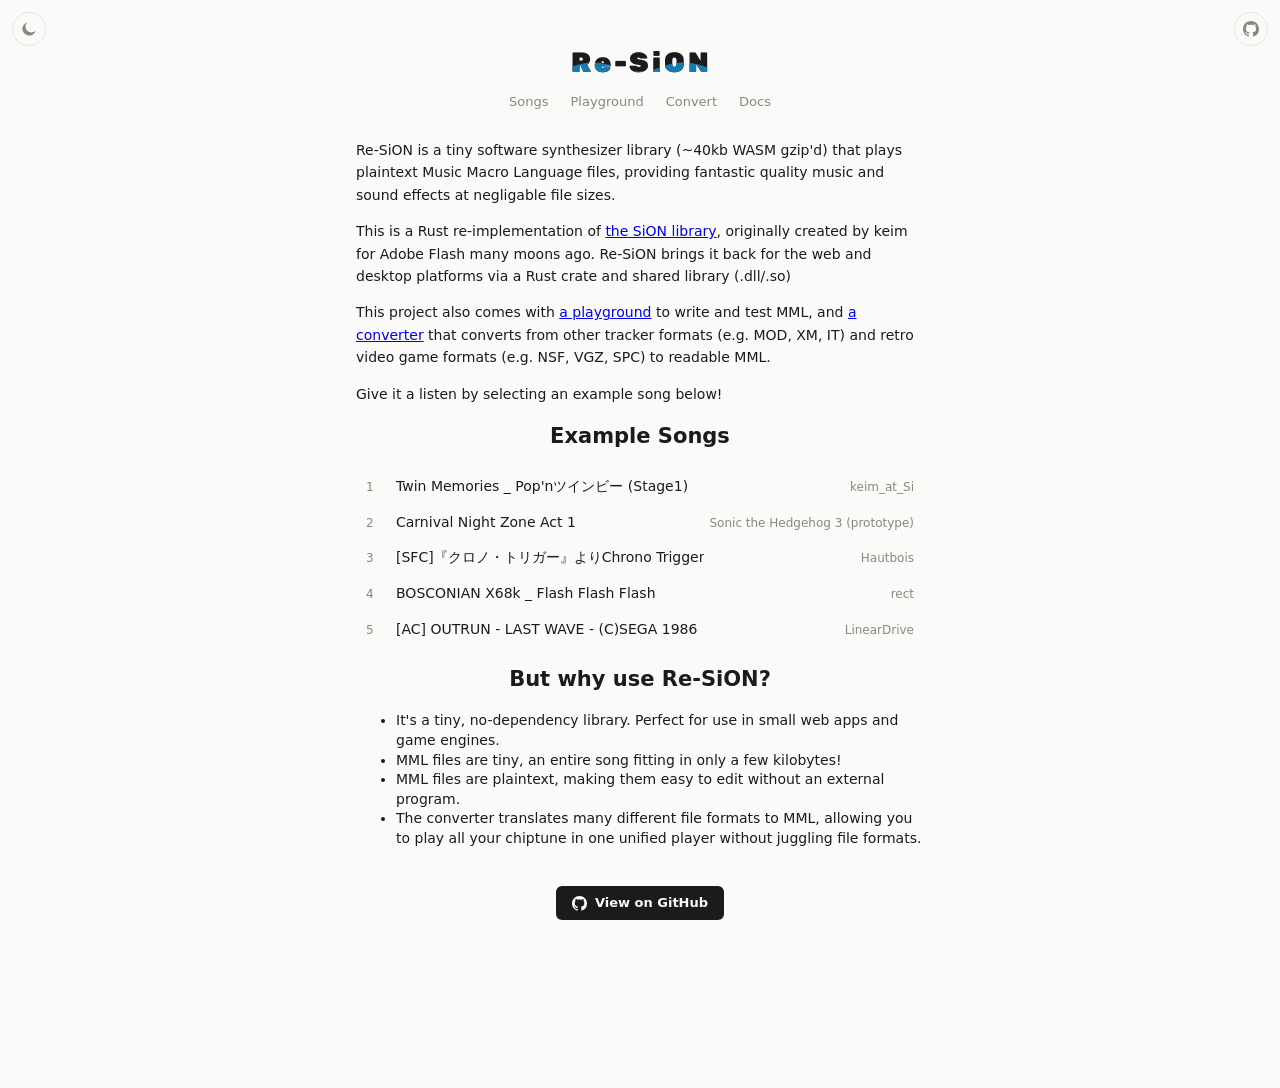
==== commit 0e8cfb8a: "Reject garbage input in sion and sion-converter, minor website improvements" ====
--- a/website/index.html
+++ b/website/index.html
@@ -26,6 +26,14 @@
 <style>
   article p { margin: 0 0 14px; line-height: 1.6; }
   main h2 { text-align: center; }
+  .cta { display: flex; justify-content: center; margin: 4px 0 18px; }
+  .cta a {
+    height: 34px; padding: 0 16px; display: inline-flex; align-items: center; gap: 8px; text-decoration: none;
+    font-size: 13px; font-weight: 550; color: var(--bg); background: var(--fg); border-radius: 6px;
+  }
+  .cta a:hover { opacity: 0.85; }
+  .cta a:focus-visible { outline: 2px solid var(--accent); outline-offset: 2px; }
+  .cta svg { width: 15px; height: 15px; }
   /* The player bar only appears once a song is picked. */
   body:not(.picked) footer { display: none; }
 </style>
@@ -58,6 +66,8 @@
     <li>MML files are plaintext, making them easy to edit without an external program.</li>
     <li>The converter translates many different file formats to MML, allowing you to play all your chiptune in one unified player without juggling file formats.</li>
   </ul>
+  <br>
+  <p class="cta"><a href="https://github.com/popcar2/Re-SiON" target="_blank" rel="noopener"><svg viewBox="0 0 16 16"><path d="M8 0C3.58 0 0 3.58 0 8c0 3.54 2.29 6.53 5.47 7.59.4.07.55-.17.55-.38 0-.19-.01-.82-.01-1.49-2.01.37-2.53-.49-2.69-.94-.09-.23-.48-.94-.82-1.13-.28-.15-.68-.52-.01-.53.63-.01 1.08.58 1.23.82.72 1.21 1.87.87 2.33.66.07-.52.28-.87.51-1.07-1.78-.2-3.64-.89-3.64-3.95 0-.87.31-1.59.82-2.15-.08-.2-.36-1.02.08-2.12 0 0 .67-.21 2.2.82.64-.18 1.32-.27 2-.27.68 0 1.36.09 2 .27 1.53-1.04 2.2-.82 2.2-.82.44 1.1.16 1.92.08 2.12.51.56.82 1.27.82 2.15 0 3.07-1.87 3.75-3.65 3.95.29.25.54.73.54 1.48 0 1.07-.01 1.93-.01 2.2 0 .21.15.46.55.38A8.013 8.013 0 0 0 16 8c0-4.42-3.58-8-8-8z"/></svg>View on GitHub</a></p>
   </article>
 </main>
 
--- a/website/style.css
+++ b/website/style.css
@@ -43,13 +43,15 @@
 @media (prefers-reduced-motion: reduce) { h1 a { animation: none; } }
 @media (forced-colors: active) { h1 a { background: none; -webkit-text-fill-color: currentColor; } }
 /* The light/dark switch (added by js/theme.js), in the top left corner. It shows the mode it switches to. */
-button.theme {
+button.theme, a.github {
   position: absolute; top: 12px; left: 12px; width: 34px; height: 34px; display: grid; place-items: center; padding: 0;
   color: var(--muted); background: transparent; border: 1px solid var(--line); border-radius: 50%; cursor: pointer;
 }
-button.theme:hover { color: var(--fg); background: var(--hover); }
-button.theme:focus-visible { outline: 2px solid var(--accent); outline-offset: 2px; }
-button.theme svg { width: 16px; height: 16px; fill: currentColor; }
+/* The GitHub link (also added by js/theme.js), the same size, in the top right corner. */
+a.github { left: auto; right: 12px; }
+:is(button.theme, a.github):hover { color: var(--fg); background: var(--hover); }
+:is(button.theme, a.github):focus-visible { outline: 2px solid var(--accent); outline-offset: 2px; }
+:is(button.theme, a.github) svg { width: 16px; height: 16px; fill: currentColor; }
 :root[data-theme=dark] button.theme .moon, :root:not([data-theme=dark]) button.theme .sun { display: none; }
 header nav { display: flex; flex-wrap: wrap; justify-content: center; gap: 2px; }
 header nav a {
